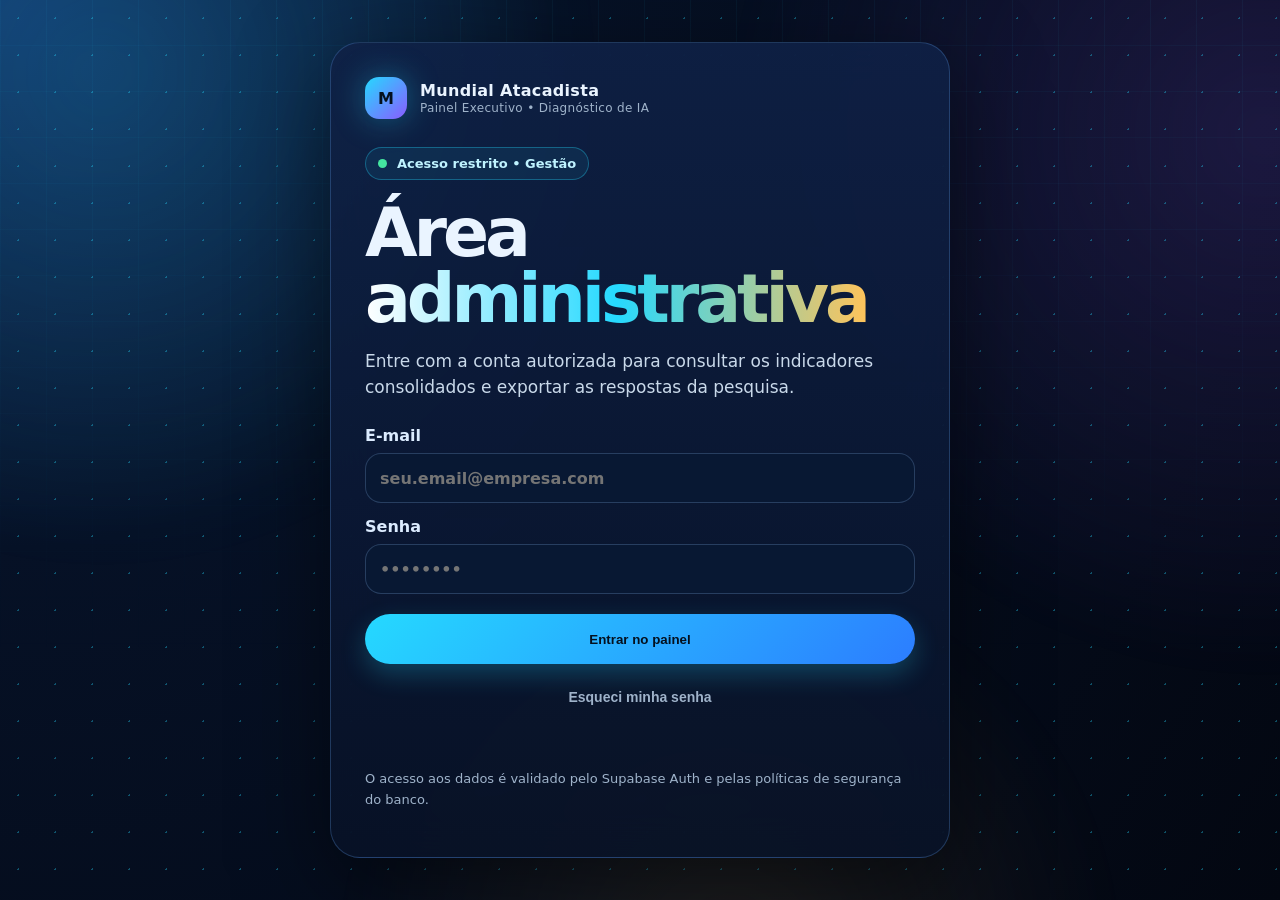
==== admin/index.html @ 1d4732c4 "feat: disponibilizar painel em /admin" ====
<!doctype html>
<html lang="pt-BR">
<head>
  <meta charset="utf-8" />
  <meta name="viewport" content="width=device-width, initial-scale=1, viewport-fit=cover" />
  <meta name="theme-color" content="#050b18" />
  <meta name="robots" content="noindex,nofollow" />
  <title>Mundial Atacadista | Painel Executivo de IA</title>
  <meta name="description" content="Painel executivo protegido do Diagnóstico Corporativo de Inteligência Artificial." />
  <link rel="stylesheet" href="../assets/styles.css" />
  <link rel="stylesheet" href="../assets/admin.css" />
  <style>
    .auth-secondary{display:flex;justify-content:center;margin-top:14px}.auth-secondary button{font-size:14px}
    .recovery-copy{color:var(--muted);line-height:1.55;margin:0 0 18px}.recovery-actions{display:flex;gap:10px;flex-wrap:wrap;margin-top:14px}.recovery-actions>*{flex:1 1 180px}
  </style>
</head>
<body>
  <div class="aurora"></div><div class="particles"></div><div class="confetti" id="confetti"></div>

  <section class="admin-login" id="loginScreen">
    <div class="admin-login-card">
      <div class="brand admin-login-brand"><div class="logo">M</div><div>Mundial Atacadista<small>Painel Executivo • Diagnóstico de IA</small></div></div>
      <span class="kicker"><span class="pulse"></span> Acesso restrito • Gestão</span>
      <h1>Área <span>administrativa</span></h1>
      <p class="lead">Entre com a conta autorizada para consultar os indicadores consolidados e exportar as respostas da pesquisa.</p>
      <form id="loginForm" class="admin-login-form">
        <label>E-mail<input type="email" id="adminEmail" autocomplete="username" required placeholder="seu.email@empresa.com" /></label>
        <label>Senha<input type="password" id="adminPassword" autocomplete="current-password" required placeholder="••••••••" /></label>
        <button class="cta" id="loginButton" type="submit">Entrar no painel</button>
      </form>
      <div class="auth-secondary"><button class="ghost" id="forgotPasswordButton" type="button">Esqueci minha senha</button></div>
      <div class="login-message" id="loginMessage" aria-live="polite"></div>
      <p class="footer-note">O acesso aos dados é validado pelo Supabase Auth e pelas políticas de segurança do banco.</p>
    </div>
  </section>

  <section class="admin-login hidden" id="recoveryScreen">
    <div class="admin-login-card">
      <div class="brand admin-login-brand"><div class="logo">M</div><div>Mundial Atacadista<small>Recuperação de acesso administrativo</small></div></div>
      <span class="kicker"><span class="pulse"></span> Recuperação segura</span>
      <h1>Definir <span>nova senha</span></h1>
      <p class="recovery-copy">O link de recuperação foi validado. Defina uma nova senha para sua conta administrativa.</p>
      <form id="recoveryForm" class="admin-login-form">
        <label>Nova senha<input type="password" id="newPassword" autocomplete="new-password" required minlength="8" placeholder="Mínimo de 8 caracteres" /></label>
        <label>Confirmar nova senha<input type="password" id="confirmPassword" autocomplete="new-password" required minlength="8" placeholder="Repita a nova senha" /></label>
        <button class="cta" id="updatePasswordButton" type="submit">Atualizar senha</button>
      </form>
      <div class="recovery-actions"><button class="secondary" id="cancelRecovery" type="button">Voltar ao login</button></div>
      <div class="login-message" id="recoveryMessage" aria-live="polite"></div>
    </div>
  </section>

  <div id="adminApp" class="hidden">
    <header>
      <nav class="nav">
        <div class="brand"><div class="logo">M</div><div>Mundial Atacadista<small>Painel Executivo • Diagnóstico de IA</small></div></div>
        <div class="navlinks"><span class="admin-status" id="adminStatus">Conectado</span><button class="ghost" id="refreshDash">Atualizar</button><button class="secondary" id="logoutButton">Sair</button></div>
      </nav>
    </header>
    <main>
      <section class="hero admin-hero">
        <div>
          <span class="kicker"><span class="pulse"></span> Gestão • Inteligência Artificial</span>
          <h1>Painel <span>executivo</span> de IA</h1>
          <p class="lead">Indicadores consolidados para acompanhar adoção, valor percebido, maturidade de uso responsável e prioridades de capacitação na Mundial Atacadista.</p>
          <div class="hero-actions"><button class="cta" onclick="document.querySelector('#painel').scrollIntoView({behavior:'smooth'})">Ver indicadores</button></div>
        </div>
        <div aria-hidden="true" class="hero-art"><img alt="" src="../assets/hero-ai-logistica.webp"/><div class="orb o1"></div><div class="orb o2"></div><div class="scan"></div><div class="floating-card"><div class="metric-row"><div class="mini"><b id="adminTotalHero">0</b><span>respostas registradas</span></div><div class="mini"><b>4</b><span>dimensões executivas</span></div><div class="mini"><b>1</b><span>base central</span></div></div></div></div>
      </section>

      <section class="dashboard show reveal" id="painel">
        <div class="section-head"><div><span class="pill">Painel para diretoria</span><h2>Indicadores consolidados</h2></div><p>Visão consolidada da adoção, valor, governança e capacitação em Inteligência Artificial. Dados carregados diretamente da base central da pesquisa.</p></div>
        <div class="dash-grid">
          <div class="card kpi"><span>Total de respostas</span><b id="kpiTotal">0</b></div>
          <div class="card kpi"><span>Adoção de IA</span><b id="kpiAdoption">0%</b></div>
          <div class="card kpi"><span>Uso recorrente</span><b id="kpiRecurring">0%</b></div>
          <div class="card kpi"><span>Alta validação</span><b id="kpiReview">0%</b></div>
        </div>
        <div class="grid two" style="margin-top:18px">
          <div class="card chart-card"><h3>Principais atividades</h3><div class="bars" id="activityBars"></div></div>
          <div class="card chart-card"><h3>Adoção por setor</h3><div class="bars" id="sectorBars"></div></div>
          <div class="card chart-card"><h3>Ferramentas utilizadas</h3><div class="bars" id="toolBars"></div></div>
          <div class="card chart-card"><h3>Governança</h3><div class="donut" id="govDonut"></div><div class="donut-label" id="govLabel">0%</div><p class="footer-note" style="text-align:center">% que conhecem total ou parcialmente orientações internas.</p></div>
        </div>
        <div class="card" style="margin-top:18px"><h3>Resumo executivo automático</h3><p class="lead" id="execSummary" style="font-size:17px"></p><div class="form-actions"><button class="secondary" id="exportCsv">Exportar CSV</button><button class="secondary" id="exportJson">Exportar JSON</button></div></div>
        <div class="card" style="margin-top:18px"><h3>Últimas respostas</h3><div class="table-wrap"><table class="table"><thead><tr><th>Data</th><th>Setor</th><th>Situação</th><th>Frequência</th><th>Tempo economizado</th><th>Caso de uso</th></tr></thead><tbody id="lastRows"></tbody></table></div></div>
      </section>
    </main>
  </div>
  <script src="../assets/admin.js"></script>
</body>
</html>
---- assets/styles.css ----
:root{--bg:#050b18;--bg2:#071225;--panel:#0b1730cc;--panel2:#0f2146e6;--text:#eaf4ff;--muted:#9fb3ca;--cyan:#25d9ff;--blue:#2c7dff;--violet:#8a5cff;--gold:#ffc35a;--green:#44e6a0;--danger:#ff6b8a;--line:#203b66;--white:#fff;--shadow:0 24px 80px rgba(0,0,0,.42);--radius:24px}*{box-sizing:border-box}html{scroll-behavior:smooth}body{margin:0;font-family:Inter,ui-sans-serif,system-ui,-apple-system,Segoe UI,Roboto,Arial,sans-serif;background:radial-gradient(circle at top left,#113166 0,#061126 35%,#030711 100%);color:var(--text);min-height:100vh;overflow-x:hidden}body:before{content:"";position:fixed;inset:0;pointer-events:none;background:linear-gradient(90deg,rgba(37,217,255,.06) 1px,transparent 1px),linear-gradient(0deg,rgba(37,217,255,.05) 1px,transparent 1px);background-size:46px 46px;mask-image:linear-gradient(to bottom,rgba(0,0,0,.8),transparent 75%);z-index:-3}.aurora{position:fixed;inset:-20%;background:radial-gradient(circle at 20% 20%,rgba(37,217,255,.16),transparent 28%),radial-gradient(circle at 85% 25%,rgba(138,92,255,.18),transparent 30%),radial-gradient(circle at 55% 90%,rgba(255,195,90,.11),transparent 26%);filter:blur(18px);animation:floatBg 12s ease-in-out infinite alternate;z-index:-4}@keyframes floatBg{from{transform:translate3d(-1%,0,0) scale(1)}to{transform:translate3d(2%,-2%,0) scale(1.04)}}.particles{position:fixed;inset:0;pointer-events:none;z-index:-2;opacity:.45;background-image:radial-gradient(circle,rgba(37,217,255,.75) 1px,transparent 1px);background-size:37px 37px;animation:drift 36s linear infinite}@keyframes drift{to{background-position:400px -300px}}header{position:sticky;top:0;z-index:10;padding:14px 28px;background:rgba(5,11,24,.72);backdrop-filter:blur(20px);border-bottom:1px solid rgba(88,142,210,.22)}.nav{max-width:1240px;margin:auto;display:flex;align-items:center;justify-content:space-between;gap:18px}.brand{display:flex;align-items:center;gap:13px;font-weight:800;letter-spacing:.02em}.logo{width:42px;height:42px;border-radius:14px;display:grid;place-items:center;background:linear-gradient(135deg,var(--cyan),var(--violet));box-shadow:0 0 32px rgba(37,217,255,.35);font-weight:900;color:#04101e}.brand small{display:block;font-weight:500;color:var(--muted);font-size:12px;margin-top:1px}.navlinks{display:flex;gap:10px;align-items:center;flex-wrap:wrap}.navlinks a,.ghost{color:var(--muted);text-decoration:none;padding:10px 12px;border-radius:999px;border:1px solid transparent;background:transparent;font-weight:700;font-size:13px;cursor:pointer}.navlinks a:hover,.ghost:hover{color:var(--text);border-color:rgba(37,217,255,.28);background:rgba(37,217,255,.08)}.cta{border:0;border-radius:999px;padding:11px 16px;background:linear-gradient(135deg,var(--cyan),var(--blue));color:#04101e;font-weight:900;cursor:pointer;box-shadow:0 10px 26px rgba(37,217,255,.24)}main{max-width:1240px;margin:auto;padding:42px 28px 80px}.hero{min-height:670px;display:grid;grid-template-columns:1.05fr .95fr;gap:36px;align-items:center}.kicker{display:inline-flex;align-items:center;gap:10px;padding:8px 12px;border:1px solid rgba(37,217,255,.32);border-radius:999px;background:rgba(37,217,255,.08);color:#bff3ff;font-weight:800;font-size:13px}.pulse{width:9px;height:9px;border-radius:50%;background:var(--green);box-shadow:0 0 0 0 rgba(68,230,160,.6);animation:pulse 1.8s infinite}@keyframes pulse{70%{box-shadow:0 0 0 12px rgba(68,230,160,0)}}h1{font-size:clamp(42px,6vw,84px);line-height:.96;margin:22px 0 18px;letter-spacing:-.06em}h1 span{background:linear-gradient(90deg,#fff,var(--cyan),var(--gold));-webkit-background-clip:text;background-clip:text;color:transparent}.lead{font-size:20px;line-height:1.55;color:#c9d9ea;max-width:680px}.hero-actions{display:flex;gap:14px;margin-top:32px;flex-wrap:wrap}.hero-art{position:relative;min-height:520px;border-radius:36px;background:linear-gradient(160deg,rgba(15,33,70,.82),rgba(3,7,17,.5));box-shadow:var(--shadow);overflow:hidden;border:1px solid rgba(90,160,235,.25)}.hero-art img{position:absolute;inset:0;width:100%;height:100%;object-fit:cover;opacity:.86;mix-blend-mode:screen}.orb{position:absolute;border:1px solid rgba(37,217,255,.25);border-radius:50%;animation:spin 18s linear infinite}.orb.o1{width:350px;height:350px;right:9%;top:12%}.orb.o2{width:220px;height:220px;right:22%;top:25%;animation-direction:reverse}.scan{position:absolute;left:0;right:0;height:2px;background:linear-gradient(90deg,transparent,var(--cyan),transparent);animation:scan 4s linear infinite;box-shadow:0 0 26px var(--cyan)}@keyframes scan{from{top:-2px}to{top:100%}}@keyframes spin{to{transform:rotate(360deg)}}.floating-card{position:absolute;left:28px;bottom:28px;right:28px;padding:20px;border-radius:24px;background:rgba(5,11,24,.72);border:1px solid rgba(37,217,255,.28);backdrop-filter:blur(18px)}.metric-row{display:grid;grid-template-columns:repeat(3,1fr);gap:12px}.mini{padding:12px;border-radius:18px;background:rgba(255,255,255,.05);border:1px solid rgba(255,255,255,.08)}.mini b{font-size:22px;color:#fff}.mini span{display:block;color:var(--muted);font-size:12px;margin-top:4px}section{margin-top:74px}.section-head{display:flex;justify-content:space-between;gap:20px;align-items:end;margin-bottom:22px}.section-head h2{font-size:36px;margin:0;letter-spacing:-.04em}.section-head p{color:var(--muted);max-width:630px;line-height:1.55}.grid{display:grid;gap:18px}.grid.four{grid-template-columns:repeat(4,1fr)}.grid.two{grid-template-columns:repeat(2,1fr)}.card{position:relative;padding:24px;border-radius:var(--radius);background:linear-gradient(180deg,rgba(15,33,70,.72),rgba(8,18,39,.66));border:1px solid rgba(94,153,230,.22);box-shadow:0 20px 60px rgba(0,0,0,.22);overflow:hidden}.card:before{content:"";position:absolute;inset:0;background:radial-gradient(circle at top right,rgba(37,217,255,.12),transparent 32%);pointer-events:none}.card h3{margin:0 0 8px;font-size:21px}.card p,.card li{color:#b7c8dc;line-height:1.5}.icon{font-size:30px;margin-bottom:12px}.pill{display:inline-flex;align-items:center;gap:8px;padding:8px 11px;border-radius:999px;background:rgba(37,217,255,.1);border:1px solid rgba(37,217,255,.22);color:#bff3ff;font-weight:800;font-size:12px}.form-shell{display:grid;grid-template-columns:310px 1fr;gap:22px}.aside{position:sticky;top:92px;align-self:start}.progress-wrap{height:10px;border-radius:99px;background:#122747;overflow:hidden;margin:12px 0 22px}.progress-bar{height:100%;width:0%;background:linear-gradient(90deg,var(--cyan),var(--violet),var(--gold));transition:.35s}.step-list{display:grid;gap:10px}.step-item{padding:12px;border-radius:16px;color:var(--muted);border:1px solid rgba(255,255,255,.06);background:rgba(255,255,255,.03);font-size:14px}.step-item.active{color:#fff;border-color:rgba(37,217,255,.38);background:rgba(37,217,255,.1)}form{display:grid;gap:18px}.question{padding:24px;border-radius:26px;background:rgba(10,24,52,.78);border:1px solid rgba(98,162,235,.23);box-shadow:0 16px 46px rgba(0,0,0,.2);animation:rise .55s both}.question.hidden{display:none}@keyframes rise{from{opacity:0;transform:translateY(14px)}to{opacity:1;transform:none}}label.qtitle{display:block;font-size:18px;font-weight:900;margin-bottom:12px}.hint{display:block;color:var(--muted);font-size:13px;margin-top:-6px;margin-bottom:12px}.options{display:grid;gap:10px}.options.cols{grid-template-columns:repeat(2,minmax(0,1fr))}.option{display:flex;gap:10px;align-items:flex-start;padding:12px;border:1px solid rgba(255,255,255,.09);border-radius:16px;background:rgba(255,255,255,.04);cursor:pointer;transition:.2s}.option:hover{border-color:rgba(37,217,255,.35);transform:translateY(-1px)}input[type="radio"],input[type="checkbox"]{accent-color:#25d9ff;margin-top:2px}input[type="text"],select,textarea{width:100%;border:1px solid rgba(130,175,232,.25);background:#081833;color:var(--text);border-radius:16px;padding:13px 14px;font:inherit;outline:none}textarea{min-height:112px;resize:vertical}input:focus,select:focus,textarea:focus{border-color:var(--cyan);box-shadow:0 0 0 4px rgba(37,217,255,.12)}.scale{display:grid;grid-template-columns:1.1fr repeat(5,72px);gap:8px;align-items:center}.scale>div{padding:10px;border-radius:14px;background:rgba(255,255,255,.04);text-align:center}.scale .aspect{text-align:left;color:#dbeaff;font-weight:800}.form-actions{display:flex;justify-content:space-between;gap:14px;flex-wrap:wrap}.secondary{border:1px solid rgba(255,255,255,.14);border-radius:999px;padding:12px 16px;background:rgba(255,255,255,.05);color:var(--text);font-weight:850;cursor:pointer}.success{display:none;padding:24px;border-radius:28px;background:linear-gradient(135deg,rgba(68,230,160,.14),rgba(37,217,255,.08));border:1px solid rgba(68,230,160,.36);margin-top:18px}.success.show{display:block}.footer-note{color:var(--muted);font-size:13px;line-height:1.55}.reveal{opacity:0;transform:translateY(24px);transition:.8s}.reveal.visible{opacity:1;transform:none}.confetti{position:fixed;inset:0;pointer-events:none;z-index:99}.spark{position:absolute;width:8px;height:14px;background:var(--cyan);animation:fall 1.1s linear forwards}@keyframes fall{to{transform:translateY(100vh) rotate(720deg);opacity:0}}@media(max-width:980px){.hero,.form-shell{grid-template-columns:1fr}.hero{min-height:auto}.hero-art{min-height:430px}.grid.four{grid-template-columns:repeat(2,1fr)}.aside{position:relative;top:auto}.scale{grid-template-columns:1fr repeat(5,48px)}.options.cols{grid-template-columns:1fr}.navlinks{display:none}}@media(max-width:640px){main{padding:28px 16px 60px}header{padding:12px 16px}.grid.four,.grid.two{grid-template-columns:1fr}.metric-row{grid-template-columns:1fr}.scale{grid-template-columns:1fr}.scale>div{text-align:left}}img{max-width:100%}button,input,select,textarea{touch-action:manipulation}@media(max-width:760px){.section-head{display:block}.section-head p{margin-top:10px}h1{font-size:clamp(40px,12vw,60px)}.lead{font-size:17px}.hero{gap:22px}.hero-art{min-height:380px}.floating-card{left:16px;right:16px;bottom:16px;padding:14px}.question{padding:19px;border-radius:22px}.option{min-height:48px;align-items:center}input[type="radio"],input[type="checkbox"]{width:19px;height:19px;flex:0 0 auto}input[type="text"],select,textarea{font-size:16px;min-height:48px}.cta,.secondary,.ghost{min-height:46px}.form-actions .cta,.form-actions .secondary{flex:1 1 160px}.aside{position:relative}.step-list{grid-template-columns:repeat(2,minmax(0,1fr))}}@media(max-width:430px){header{padding-left:max(12px,env(safe-area-inset-left));padding-right:max(12px,env(safe-area-inset-right))}main{padding-left:max(14px,env(safe-area-inset-left));padding-right:max(14px,env(safe-area-inset-right))}.brand small{display:none}.logo{width:38px;height:38px}.hero-art{min-height:330px;border-radius:28px}.floating-card .metric-row{grid-template-columns:repeat(3,1fr)}.mini{padding:9px}.mini b{font-size:18px}.mini span{font-size:10px}.step-list{grid-template-columns:1fr}}@media(prefers-reduced-motion:reduce){*,*:before,*:after{animation-duration:.01ms!important;animation-iteration-count:1!important;scroll-behavior:auto!important;transition-duration:.01ms!important}}
---- assets/admin.css ----
.hidden{display:none!important}.admin-login{min-height:100vh;margin:0;display:grid;place-items:center;padding:32px 18px;position:relative;z-index:2}.admin-login-card{width:min(620px,100%);padding:34px;border-radius:30px;background:linear-gradient(180deg,rgba(15,33,70,.9),rgba(8,18,39,.88));border:1px solid rgba(94,153,230,.28);box-shadow:0 28px 90px rgba(0,0,0,.5);backdrop-filter:blur(24px)}.admin-login-brand{margin-bottom:28px}.admin-login h1{font-size:clamp(44px,8vw,68px);margin:20px 0 14px}.admin-login .lead{font-size:17px}.admin-login-form{margin-top:26px;gap:14px}.admin-login-form label{display:grid;gap:8px;color:#dcecff;font-weight:800}.admin-login-form input[type="email"],.admin-login-form input[type="password"]{width:100%;border:1px solid rgba(130,175,232,.25);background:#081833;color:var(--text);border-radius:16px;padding:13px 14px;font:inherit;outline:none;min-height:50px}.admin-login-form input:focus{border-color:var(--cyan);box-shadow:0 0 0 4px rgba(37,217,255,.12)}.admin-login-form .cta{margin-top:6px;min-height:50px}.admin-login-form button:disabled{opacity:.65;cursor:wait}.login-message{min-height:24px;color:#ff9eb4;font-weight:750;margin-top:16px}.admin-status{padding:9px 12px;border-radius:999px;border:1px solid rgba(68,230,160,.25);background:rgba(68,230,160,.08);color:#b9f8dc;font-size:12px;font-weight:800}.admin-hero{min-height:560px}.dashboard{display:block}.dash-grid{display:grid;grid-template-columns:repeat(4,minmax(0,1fr));gap:18px}.kpi{min-height:150px;display:flex;flex-direction:column;justify-content:space-between}.kpi span{font-size:13px;color:var(--muted);font-weight:800;text-transform:uppercase;letter-spacing:.04em}.kpi b{font-size:clamp(38px,5vw,58px);line-height:1;color:#fff;letter-spacing:-.05em}.chart-card{min-height:360px}.bars{display:grid;gap:13px;margin-top:20px}.bar-row{display:grid;grid-template-columns:minmax(120px,1.1fr) minmax(100px,2fr) 48px;gap:12px;align-items:center;font-size:13px}.bar-row>span{overflow:hidden;text-overflow:ellipsis;white-space:nowrap;color:#c8d9ec}.bar-row>b{text-align:right;color:#fff}.bar{height:11px;background:#102341;border-radius:999px;overflow:hidden}.bar i{display:block;height:100%;border-radius:999px;background:linear-gradient(90deg,var(--cyan),var(--violet));box-shadow:0 0 18px rgba(37,217,255,.25)}.donut{width:190px;height:190px;border-radius:50%;margin:32px auto 12px;position:relative;background:conic-gradient(var(--cyan) 0 0%,var(--violet) 0% 100%);box-shadow:0 0 55px rgba(37,217,255,.13)}.donut:after{content:"";position:absolute;inset:28px;border-radius:50%;background:#0a1730;border:1px solid rgba(255,255,255,.06)}.donut-label{text-align:center;font-size:34px;font-weight:900;margin-top:-126px;margin-bottom:84px;position:relative;z-index:2}.table-wrap{overflow:auto;margin-top:14px;border-radius:18px;border:1px solid rgba(255,255,255,.06)}.table{width:100%;border-collapse:collapse;min-width:900px;background:rgba(5,11,24,.28)}.table th,.table td{text-align:left;padding:14px 15px;border-bottom:1px solid rgba(255,255,255,.07);vertical-align:top}.table th{font-size:12px;text-transform:uppercase;letter-spacing:.04em;color:#9fb3ca;background:rgba(15,33,70,.65);position:sticky;top:0}.table td{font-size:13px;color:#d4e2f1}.table tr:last-child td{border-bottom:0}@media(max-width:980px){.dash-grid{grid-template-columns:repeat(2,minmax(0,1fr))}.admin-hero{min-height:auto}}@media(max-width:760px){.admin-login{padding:18px 14px}.admin-login-card{padding:24px 18px;border-radius:24px}.admin-login h1{font-size:42px}.dash-grid{grid-template-columns:1fr 1fr}.chart-card{min-height:auto}.bar-row{grid-template-columns:minmax(95px,1fr) minmax(90px,1.5fr) 42px}.admin-status{display:none}}@media(max-width:430px){.dash-grid{grid-template-columns:1fr}.kpi{min-height:120px}.donut{width:160px;height:160px}.donut:after{inset:24px}.donut-label{margin-top:-108px;margin-bottom:70px}.bar-row{grid-template-columns:1fr 1.2fr 38px;gap:8px;font-size:12px}}
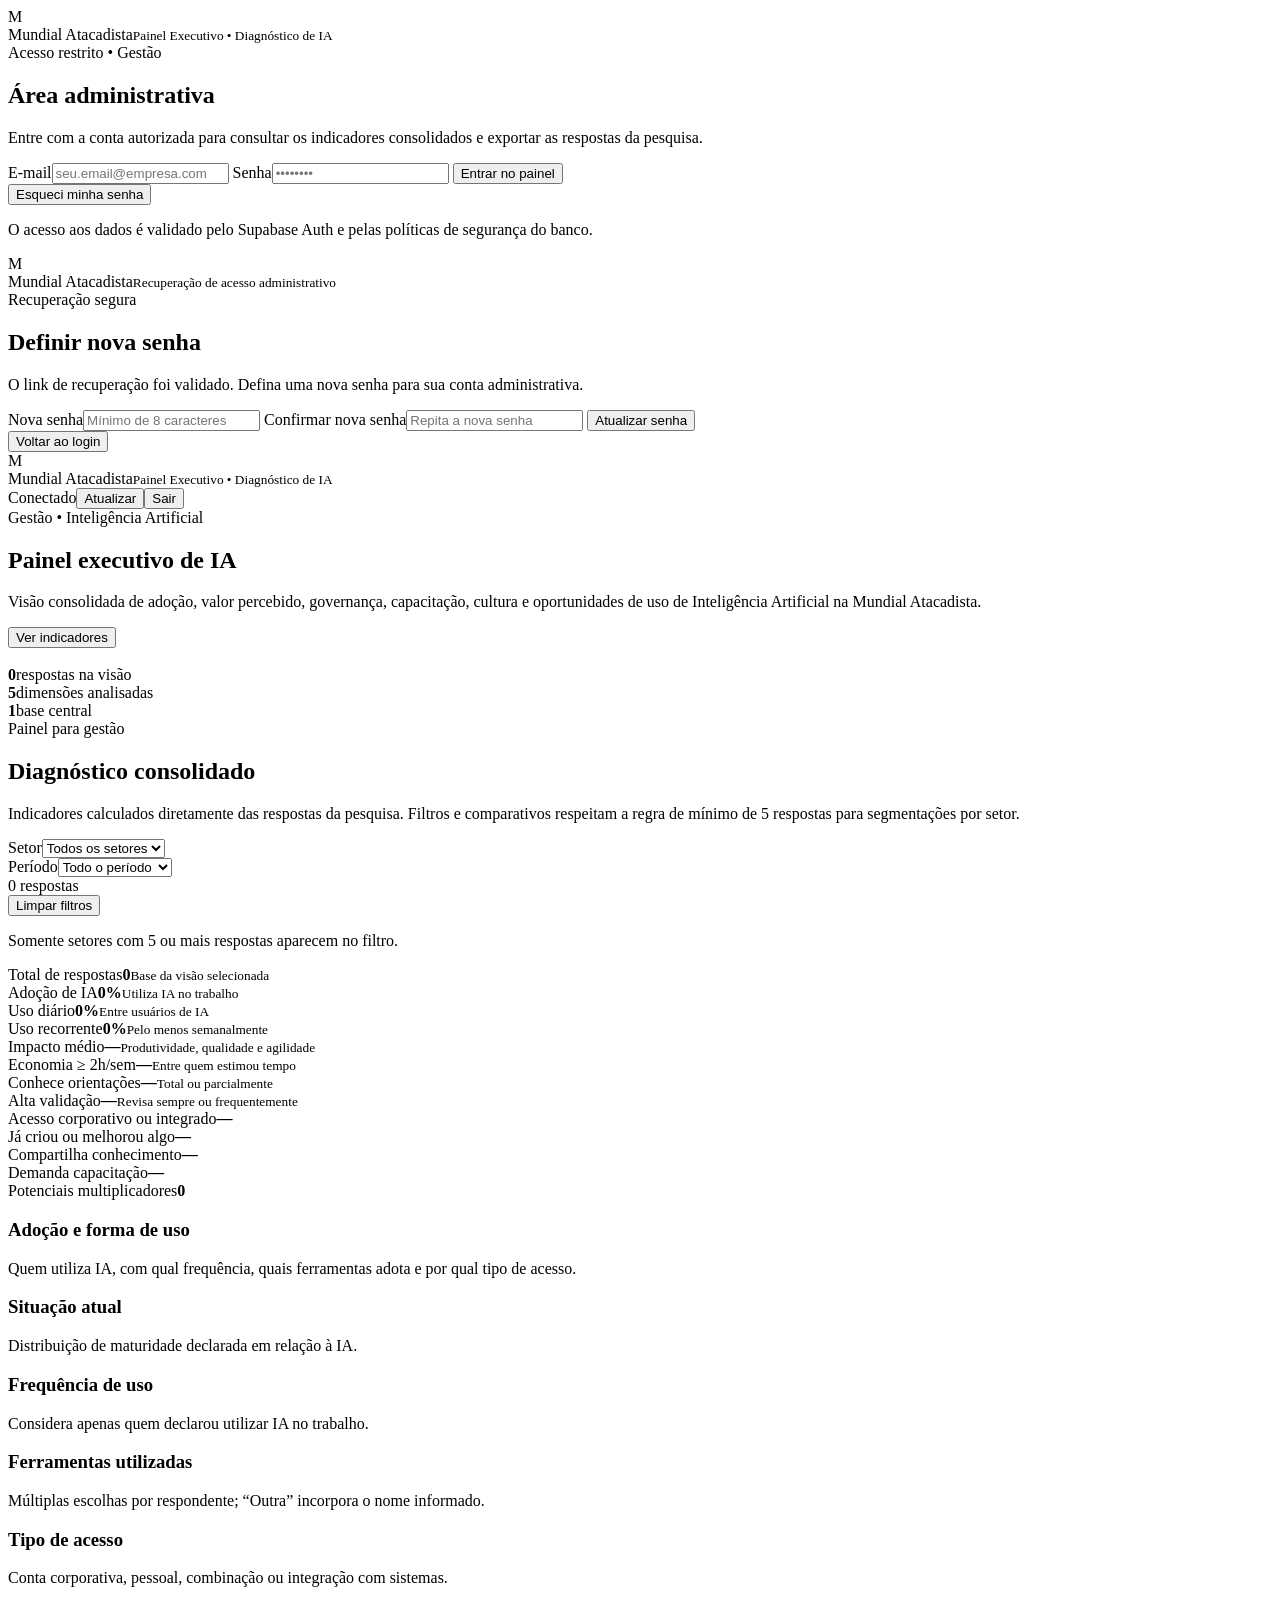
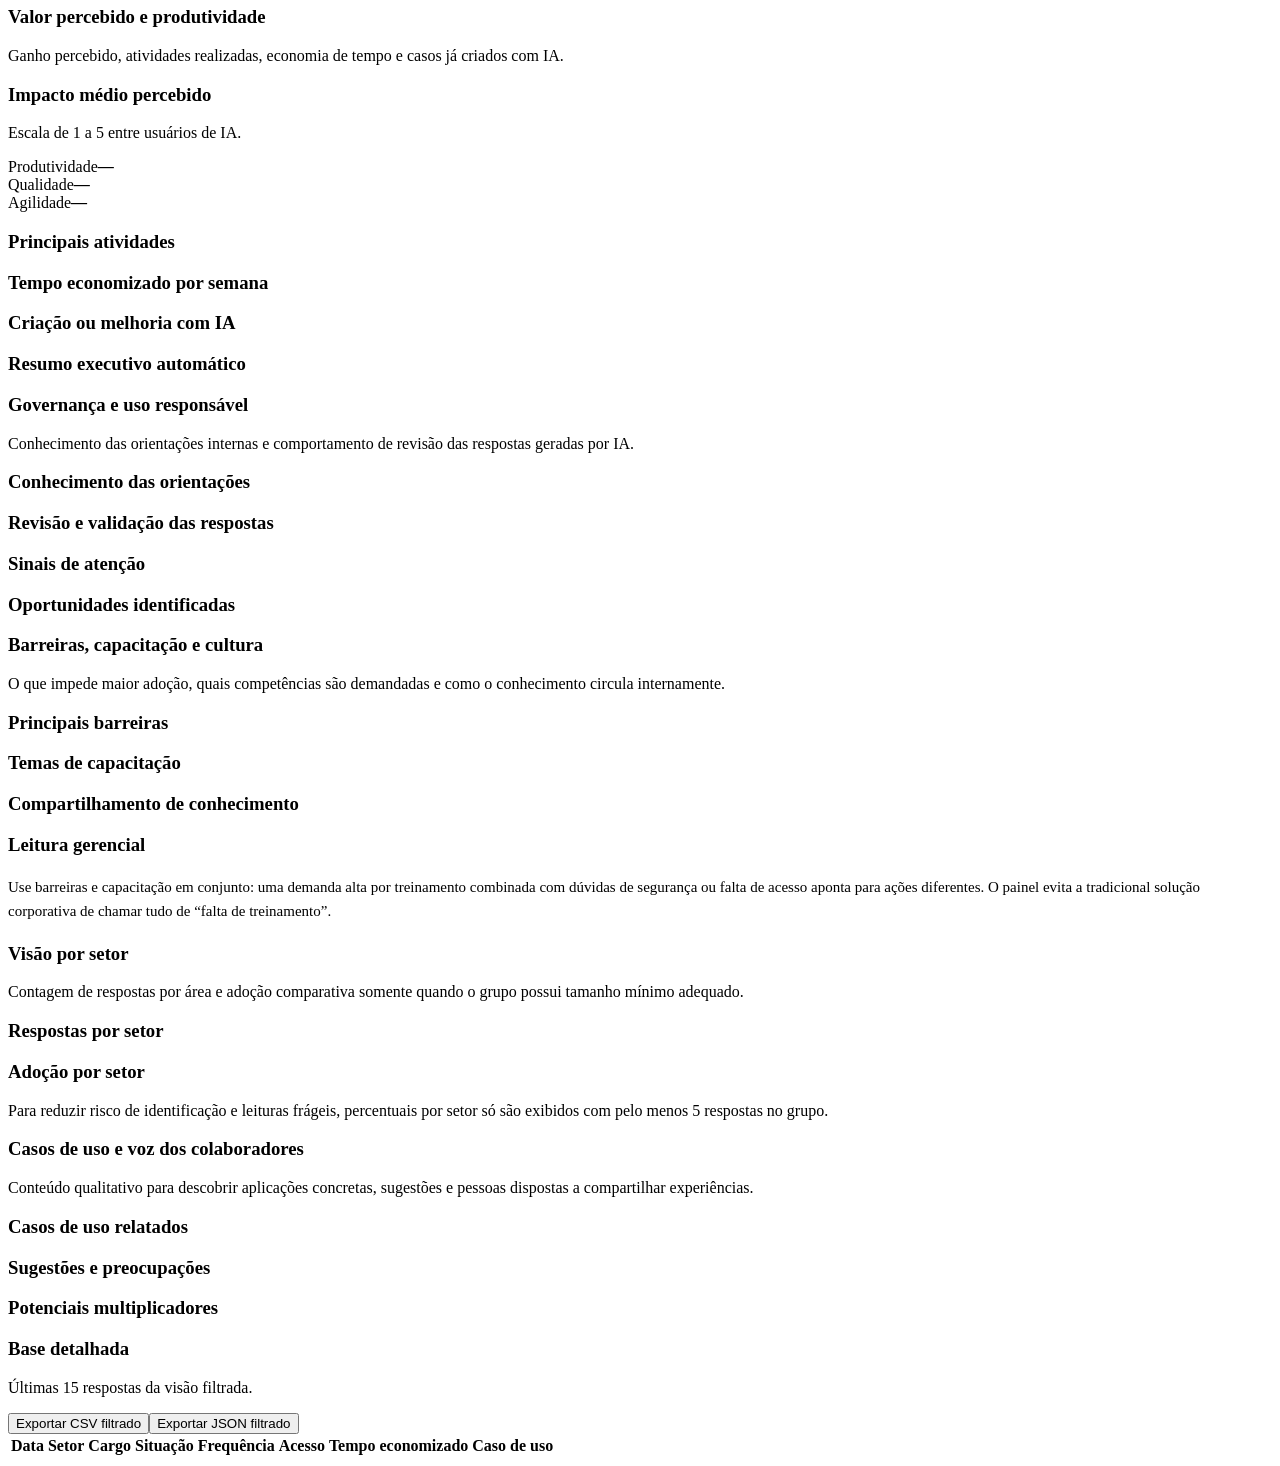
==== commit ab2dc2ac: "Update index.html with favicon links and cleanup Removed base href and added favicon links." ====
--- a/admin/index.html
+++ b/admin/index.html
@@ -5,14 +5,16 @@
   <meta name="viewport" content="width=device-width, initial-scale=1, viewport-fit=cover" />
   <meta name="theme-color" content="#050b18" />
   <meta name="robots" content="noindex,nofollow" />
+
   <title>Mundial Atacadista | Painel Executivo de IA</title>
   <meta name="description" content="Painel executivo protegido do Diagnóstico Corporativo de Inteligência Artificial." />
-  <link rel="stylesheet" href="../assets/styles.css" />
-  <link rel="stylesheet" href="../assets/admin.css" />
-  <style>
-    .auth-secondary{display:flex;justify-content:center;margin-top:14px}.auth-secondary button{font-size:14px}
-    .recovery-copy{color:var(--muted);line-height:1.55;margin:0 0 18px}.recovery-actions{display:flex;gap:10px;flex-wrap:wrap;margin-top:14px}.recovery-actions>*{flex:1 1 180px}
-  </style>
+
+  <link rel="icon" type="image/png" sizes="32x32" href="/favicon-32.png">
+  <link rel="icon" type="image/png" sizes="64x64" href="/favicon-64.png">
+  <link rel="apple-touch-icon" href="/favicon-64.png">
+
+  <link rel="stylesheet" href="assets/styles.css" />
+  <link rel="stylesheet" href="assets/admin.css" />
 </head>
 <body>
   <div class="aurora"></div><div class="particles"></div><div class="confetti" id="confetti"></div>
@@ -57,36 +59,124 @@
         <div class="navlinks"><span class="admin-status" id="adminStatus">Conectado</span><button class="ghost" id="refreshDash">Atualizar</button><button class="secondary" id="logoutButton">Sair</button></div>
       </nav>
     </header>
+
     <main>
       <section class="hero admin-hero">
         <div>
           <span class="kicker"><span class="pulse"></span> Gestão • Inteligência Artificial</span>
           <h1>Painel <span>executivo</span> de IA</h1>
-          <p class="lead">Indicadores consolidados para acompanhar adoção, valor percebido, maturidade de uso responsável e prioridades de capacitação na Mundial Atacadista.</p>
+          <p class="lead">Visão consolidada de adoção, valor percebido, governança, capacitação, cultura e oportunidades de uso de Inteligência Artificial na Mundial Atacadista.</p>
           <div class="hero-actions"><button class="cta" onclick="document.querySelector('#painel').scrollIntoView({behavior:'smooth'})">Ver indicadores</button></div>
         </div>
-        <div aria-hidden="true" class="hero-art"><img alt="" src="../assets/hero-ai-logistica.webp"/><div class="orb o1"></div><div class="orb o2"></div><div class="scan"></div><div class="floating-card"><div class="metric-row"><div class="mini"><b id="adminTotalHero">0</b><span>respostas registradas</span></div><div class="mini"><b>4</b><span>dimensões executivas</span></div><div class="mini"><b>1</b><span>base central</span></div></div></div></div>
+        <div aria-hidden="true" class="hero-art"><img alt="" src="assets/hero-ai-logistica.webp"/><div class="orb o1"></div><div class="orb o2"></div><div class="scan"></div><div class="floating-card"><div class="metric-row"><div class="mini"><b id="adminTotalHero">0</b><span>respostas na visão</span></div><div class="mini"><b>5</b><span>dimensões analisadas</span></div><div class="mini"><b>1</b><span>base central</span></div></div></div></div>
       </section>
 
       <section class="dashboard show reveal" id="painel">
-        <div class="section-head"><div><span class="pill">Painel para diretoria</span><h2>Indicadores consolidados</h2></div><p>Visão consolidada da adoção, valor, governança e capacitação em Inteligência Artificial. Dados carregados diretamente da base central da pesquisa.</p></div>
-        <div class="dash-grid">
-          <div class="card kpi"><span>Total de respostas</span><b id="kpiTotal">0</b></div>
-          <div class="card kpi"><span>Adoção de IA</span><b id="kpiAdoption">0%</b></div>
-          <div class="card kpi"><span>Uso recorrente</span><b id="kpiRecurring">0%</b></div>
-          <div class="card kpi"><span>Alta validação</span><b id="kpiReview">0%</b></div>
+        <div class="section-head"><div><span class="pill">Painel para gestão</span><h2>Diagnóstico consolidado</h2></div><p>Indicadores calculados diretamente das respostas da pesquisa. Filtros e comparativos respeitam a regra de mínimo de 5 respostas para segmentações por setor.</p></div>
+
+        <div class="card filter-card">
+          <div class="filter-control"><label for="filterSector">Setor</label><select id="filterSector"><option value="">Todos os setores</option></select></div>
+          <div class="filter-control"><label for="filterPeriod">Período</label><select id="filterPeriod"><option value="0">Todo o período</option><option value="7">Últimos 7 dias</option><option value="30">Últimos 30 dias</option><option value="90">Últimos 90 dias</option></select></div>
+          <div class="filter-count" id="filterCount">0 respostas</div>
+          <button class="secondary" id="clearFilters" type="button">Limpar filtros</button>
+          <p class="filter-note" id="sectorFilterNote">Somente setores com 5 ou mais respostas aparecem no filtro.</p>
         </div>
-        <div class="grid two" style="margin-top:18px">
-          <div class="card chart-card"><h3>Principais atividades</h3><div class="bars" id="activityBars"></div></div>
-          <div class="card chart-card"><h3>Adoção por setor</h3><div class="bars" id="sectorBars"></div></div>
-          <div class="card chart-card"><h3>Ferramentas utilizadas</h3><div class="bars" id="toolBars"></div></div>
-          <div class="card chart-card"><h3>Governança</h3><div class="donut" id="govDonut"></div><div class="donut-label" id="govLabel">0%</div><p class="footer-note" style="text-align:center">% que conhecem total ou parcialmente orientações internas.</p></div>
+
+        <div class="dash-grid eight">
+          <div class="card kpi"><span>Total de respostas</span><b id="kpiTotal">0</b><small>Base da visão selecionada</small></div>
+          <div class="card kpi"><span>Adoção de IA</span><b id="kpiAdoption">0%</b><small>Utiliza IA no trabalho</small></div>
+          <div class="card kpi"><span>Uso diário</span><b id="kpiDaily">0%</b><small>Entre usuários de IA</small></div>
+          <div class="card kpi"><span>Uso recorrente</span><b id="kpiRecurring">0%</b><small>Pelo menos semanalmente</small></div>
+          <div class="card kpi"><span>Impacto médio</span><b id="kpiImpact">—</b><small>Produtividade, qualidade e agilidade</small></div>
+          <div class="card kpi"><span>Economia ≥ 2h/sem</span><b id="kpiTime">—</b><small>Entre quem estimou tempo</small></div>
+          <div class="card kpi"><span>Conhece orientações</span><b id="kpiGovernance">—</b><small>Total ou parcialmente</small></div>
+          <div class="card kpi"><span>Alta validação</span><b id="kpiReview">—</b><small>Revisa sempre ou frequentemente</small></div>
         </div>
-        <div class="card" style="margin-top:18px"><h3>Resumo executivo automático</h3><p class="lead" id="execSummary" style="font-size:17px"></p><div class="form-actions"><button class="secondary" id="exportCsv">Exportar CSV</button><button class="secondary" id="exportJson">Exportar JSON</button></div></div>
-        <div class="card" style="margin-top:18px"><h3>Últimas respostas</h3><div class="table-wrap"><table class="table"><thead><tr><th>Data</th><th>Setor</th><th>Situação</th><th>Frequência</th><th>Tempo economizado</th><th>Caso de uso</th></tr></thead><tbody id="lastRows"></tbody></table></div></div>
+
+        <div class="mini-kpi-grid">
+          <div class="card mini-kpi"><span>Acesso corporativo ou integrado</span><b id="miniCorporate">—</b></div>
+          <div class="card mini-kpi"><span>Já criou ou melhorou algo</span><b id="miniCreated">—</b></div>
+          <div class="card mini-kpi"><span>Compartilha conhecimento</span><b id="miniSharing">—</b></div>
+          <div class="card mini-kpi"><span>Demanda capacitação</span><b id="miniTraining">—</b></div>
+          <div class="card mini-kpi"><span>Potenciais multiplicadores</span><b id="miniMultipliers">0</b></div>
+        </div>
+
+        <section class="dashboard-section">
+          <div class="section-title-row"><h3>Adoção e forma de uso</h3><p>Quem utiliza IA, com qual frequência, quais ferramentas adota e por qual tipo de acesso.</p></div>
+          <div class="grid two">
+            <div class="card chart-card"><h3>Situação atual</h3><p class="chart-subtitle">Distribuição de maturidade declarada em relação à IA.</p><div class="bars" id="adoptionBars"></div></div>
+            <div class="card chart-card"><h3>Frequência de uso</h3><p class="chart-subtitle">Considera apenas quem declarou utilizar IA no trabalho.</p><div class="bars" id="frequencyBars"></div></div>
+            <div class="card chart-card"><h3>Ferramentas utilizadas</h3><p class="chart-subtitle">Múltiplas escolhas por respondente; “Outra” incorpora o nome informado.</p><div class="bars" id="toolBars"></div></div>
+            <div class="card chart-card"><h3>Tipo de acesso</h3><p class="chart-subtitle">Conta corporativa, pessoal, combinação ou integração com sistemas.</p><div class="bars" id="accessBars"></div></div>
+          </div>
+        </section>
+
+        <section class="dashboard-section">
+          <div class="section-title-row"><h3>Valor percebido e produtividade</h3><p>Ganho percebido, atividades realizadas, economia de tempo e casos já criados com IA.</p></div>
+          <div class="card">
+            <h3>Impacto médio percebido</h3><p class="chart-subtitle">Escala de 1 a 5 entre usuários de IA.</p>
+            <div class="score-grid">
+              <div class="score-card" id="scoreProductivity"><span>Produtividade</span><b>—</b><div class="score-track"><i></i></div></div>
+              <div class="score-card" id="scoreQuality"><span>Qualidade</span><b>—</b><div class="score-track"><i></i></div></div>
+              <div class="score-card" id="scoreAgility"><span>Agilidade</span><b>—</b><div class="score-track"><i></i></div></div>
+            </div>
+          </div>
+          <div class="grid two" style="margin-top:18px">
+            <div class="card chart-card"><h3>Principais atividades</h3><div class="bars" id="activityBars"></div></div>
+            <div class="card chart-card"><h3>Tempo economizado por semana</h3><div class="bars" id="timeBars"></div></div>
+            <div class="card chart-card compact"><h3>Criação ou melhoria com IA</h3><div class="bars" id="createdBars"></div></div>
+            <div class="card chart-card compact"><h3>Resumo executivo automático</h3><p class="lead" id="execSummary" style="font-size:16px;line-height:1.65"></p></div>
+          </div>
+        </section>
+
+        <section class="dashboard-section">
+          <div class="section-title-row"><h3>Governança e uso responsável</h3><p>Conhecimento das orientações internas e comportamento de revisão das respostas geradas por IA.</p></div>
+          <div class="grid two">
+            <div class="card chart-card"><h3>Conhecimento das orientações</h3><div class="bars" id="governanceBars"></div></div>
+            <div class="card chart-card"><h3>Revisão e validação das respostas</h3><div class="bars" id="reviewBars"></div></div>
+          </div>
+          <div class="insight-grid" style="margin-top:18px">
+            <div class="card"><h3>Sinais de atenção</h3><div class="insight-list" id="attentionList"></div></div>
+            <div class="card"><h3>Oportunidades identificadas</h3><div class="insight-list" id="opportunityList"></div></div>
+          </div>
+        </section>
+
+        <section class="dashboard-section">
+          <div class="section-title-row"><h3>Barreiras, capacitação e cultura</h3><p>O que impede maior adoção, quais competências são demandadas e como o conhecimento circula internamente.</p></div>
+          <div class="grid two">
+            <div class="card chart-card"><h3>Principais barreiras</h3><div class="bars" id="barrierBars"></div></div>
+            <div class="card chart-card"><h3>Temas de capacitação</h3><div class="bars" id="trainingBars"></div></div>
+            <div class="card chart-card compact"><h3>Compartilhamento de conhecimento</h3><div class="bars" id="sharingBars"></div></div>
+            <div class="card chart-card compact"><h3>Leitura gerencial</h3><p class="lead" style="font-size:15px;line-height:1.65">Use barreiras e capacitação em conjunto: uma demanda alta por treinamento combinada com dúvidas de segurança ou falta de acesso aponta para ações diferentes. O painel evita a tradicional solução corporativa de chamar tudo de “falta de treinamento”.</p></div>
+          </div>
+        </section>
+
+        <section class="dashboard-section">
+          <div class="section-title-row"><h3>Visão por setor</h3><p>Contagem de respostas por área e adoção comparativa somente quando o grupo possui tamanho mínimo adequado.</p></div>
+          <div class="grid two">
+            <div class="card chart-card"><h3>Respostas por setor</h3><div class="bars" id="sectorResponseBars"></div></div>
+            <div class="card chart-card"><h3>Adoção por setor</h3><div class="bars" id="sectorAdoptionBars"></div><p class="privacy-note">Para reduzir risco de identificação e leituras frágeis, percentuais por setor só são exibidos com pelo menos 5 respostas no grupo.</p></div>
+          </div>
+        </section>
+
+        <section class="dashboard-section">
+          <div class="section-title-row"><h3>Casos de uso e voz dos colaboradores</h3><p>Conteúdo qualitativo para descobrir aplicações concretas, sugestões e pessoas dispostas a compartilhar experiências.</p></div>
+          <div class="voice-columns">
+            <div class="card"><h3>Casos de uso relatados</h3><div class="voice-list" id="caseList"></div></div>
+            <div class="card"><h3>Sugestões e preocupações</h3><div class="voice-list" id="suggestionList"></div></div>
+            <div class="card"><h3>Potenciais multiplicadores</h3><div class="voice-list" id="multiplierList"></div></div>
+          </div>
+        </section>
+
+        <section class="dashboard-section">
+          <div class="card">
+            <div class="section-title-row"><div><h3>Base detalhada</h3><p style="text-align:left;margin-top:7px">Últimas 15 respostas da visão filtrada.</p></div><div class="form-actions"><button class="secondary" id="exportCsv">Exportar CSV filtrado</button><button class="secondary" id="exportJson">Exportar JSON filtrado</button></div></div>
+            <div class="table-wrap"><table class="table"><thead><tr><th>Data</th><th>Setor</th><th>Cargo</th><th>Situação</th><th>Frequência</th><th>Acesso</th><th>Tempo economizado</th><th>Caso de uso</th></tr></thead><tbody id="lastRows"></tbody></table></div>
+          </div>
+        </section>
       </section>
     </main>
   </div>
-  <script src="../assets/admin.js"></script>
+  <script src="assets/admin.js"></script>
 </body>
 </html>
